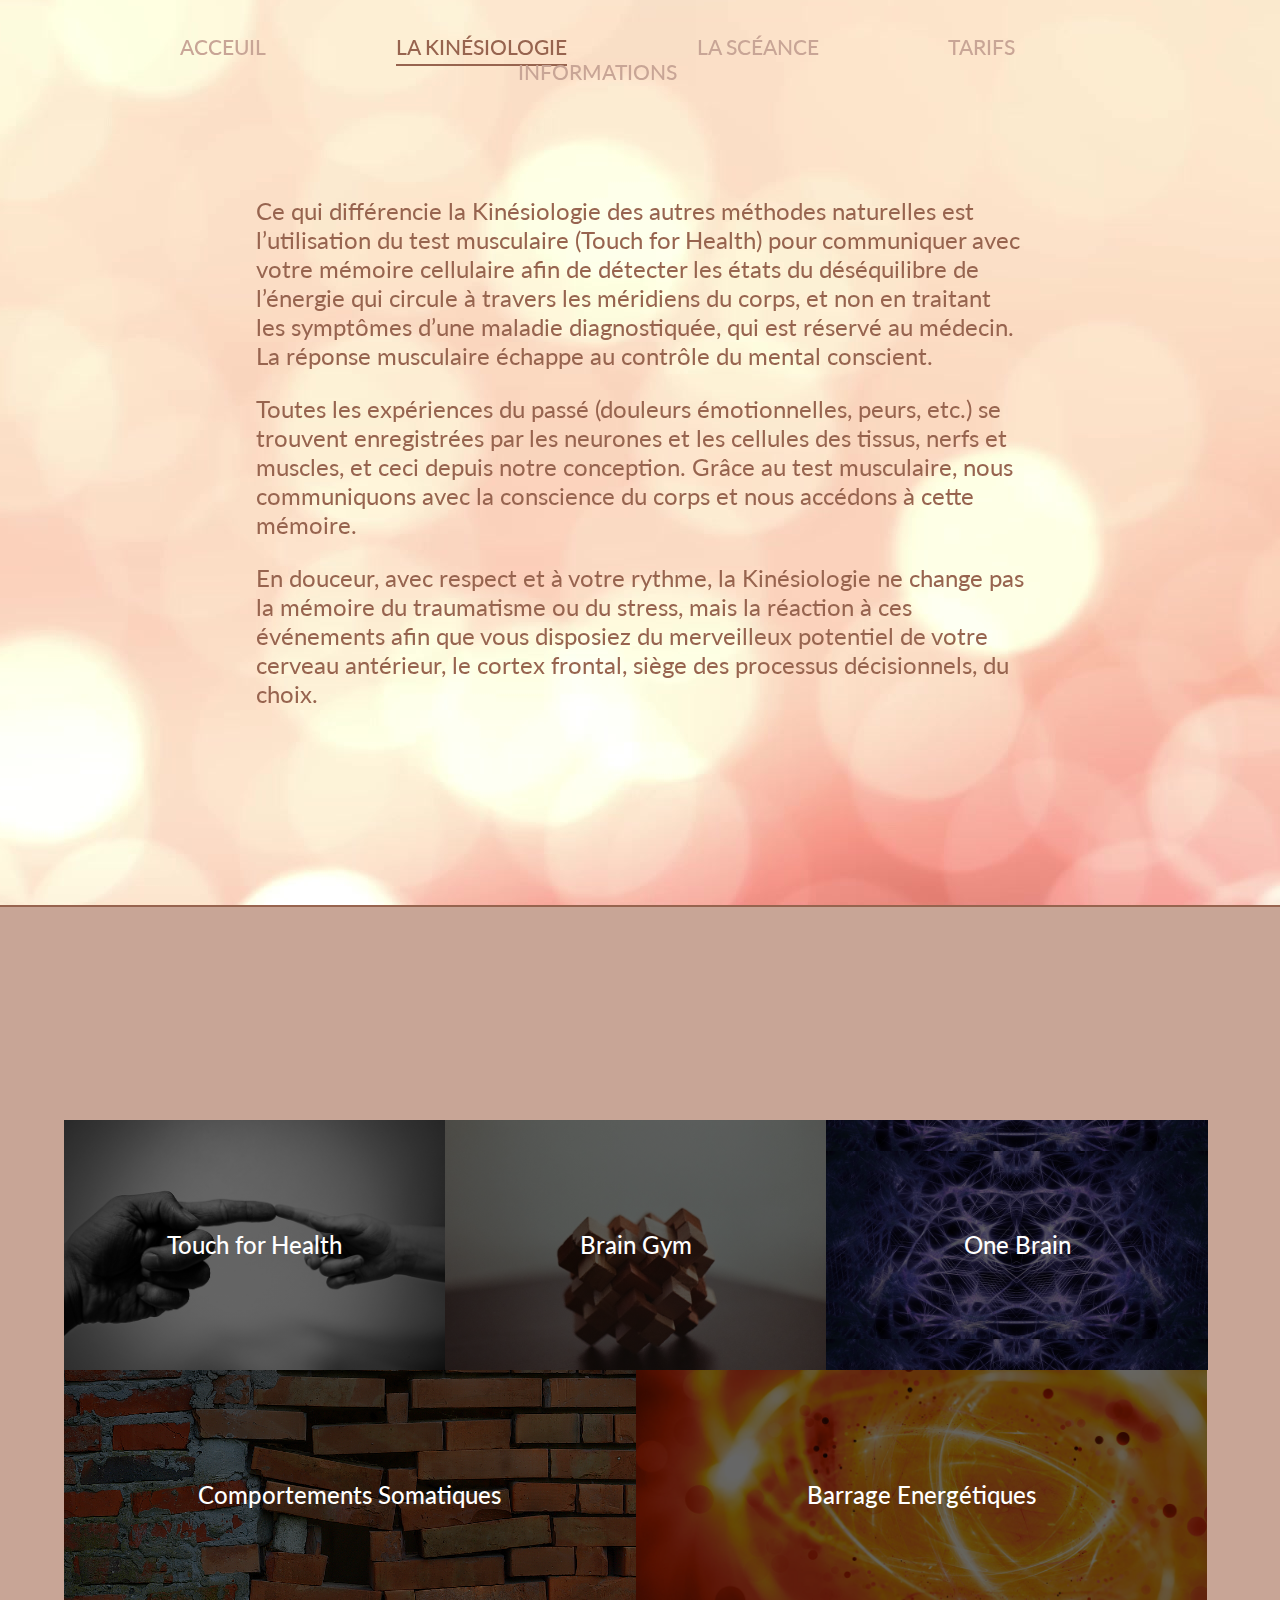
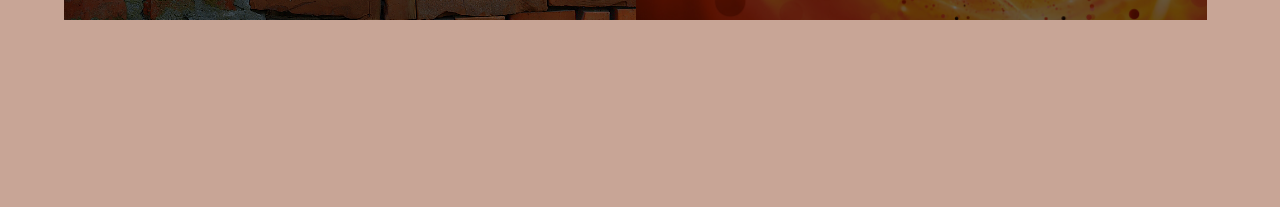
==== kinesiology.html @ 1f17db99 "beta 5.0" ====
<!doctype html>
<html>
<head>
<meta charset="utf-8">
<title>KINEBACH</title>

<!-- CSS RESET -->
<!-- <link rel="stylesheet" type="text/css" href="css/reset.css"> -->

<link href="css/home/Desktop.css" rel="stylesheet" type="text/css">
<link href="css/home/Mobile.css" rel="stylesheet" type="text/css">
<link rel="stylesheet" type="text/css" href="css/jquery.fullPage.css">

<!-- GOOGLE FONTS -->
<link href="https://fonts.googleapis.com/css?family=Lato:300,400,700|Quicksand:300,400,500,700" rel="stylesheet">
  
<!-- FONTAWESOME -->
<!-- <link rel="stylesheet" href="img/font-awesome/css/font-awesome.min.css"> -->

<meta name="viewport" content="width=device-width, initial-scale=1.0, user-scalable=no">
<meta name="mobile-web-app-capable" content="yes">
<meta name="apple-mobile-web-app-capable" content="yes">
 
<title>KINÉ & BACH</title>
<meta name="apple-mobile-web-app-status-bar-style" content="#C8A596" />
<meta name="theme-color" content="#C8A596" />
<meta property="og:site_name" content="KINEBACH.io">
<meta property="og:title" content="KINÉ & BACH" />
<meta property="og:description" content="Kinésiologue" />
<meta property="og:image" itemprop="image" content="https://rickyshowtime.github.io/KINEBACH.io/medias/site-assets/Logo.png">
<meta property="og:type" content="website" />
<link rel="icon" href="./medias/site-assets/favicon.ico">
<link rel="apple-touch-startup-image" href="https://rickyshowtime.github.io/KINEBACH.io/medias/site-assets/Logo.png" />


  
</head>

<body>

<video class="navbar-background" poster="medias/site-assets/wallpaper.jpg" id="bgvid" playsinline autoplay muted loop>
<source src="medias/site-assets/KINEBACHBG.mp4" type="video/mp4">
</video>

<!-- The Header -->
<header>
	<!-- navigation... -->
	 <div id="menuburger">
		<div class="navbar-toggle" onclick="setdrop1(false); setdrop2(false)">
		  <div class="bar1"></div>
		  <div class="bar2"></div>
		  <div class="bar3"></div>
		</div>
		
  	</div>
	

	<nav class="nav-hide">
       <ul>
		  <li class="circle"><a href="./index.html"><span>ACCEUIL</span></a></li>
          <li class="circle">
			  <label for="drop-1"  class="toggle">LA KINÉSIOLOGIE</label>
			  <a class="hide active" href="#"><span>LA KINÉSIOLOGIE</span></a>
			  <input type="checkbox" class="checkbox" onclick="setdrop2(false)" id="drop-1"/>
			  <ul>
				<li><a href="#section0">Qu'est ce que c'est ?</a></li>
				<li><a href="#section1">Techniques</a></li>
				<li><a href="#">Techniques Complémentaires</a></li>
			  </ul>
		  </li>
          <li class="circle"><a href="#"><span>LA SCÉANCE</span></a></li>
          <li class="circle"><a href="#"><span>TARIFS</span></a></li>
          <li class="circle">
			  <label for="drop-2"  class="toggle">INFORMATIONS</label>
			  <a class="hide" href="#"><span>INFORMATIONS</span></a>
			  <input type="checkbox" class="checkbox" onclick="setdrop1(false)" id="drop-2"/>
			  <ul>
				<li><a href="#">Horaires</a></li>
				<li><a href="#">Itinéraire</a></li>
				<li><a href="#">Contact</a></li>
			  </ul>
		  </li>
        </ul>
    </nav>


	<!-- Header text... -->
	

</header>
<!-- Main content -->

<div id="fullpage" class="navbar-background">
<div class="section active" id="section0">
<p class="quoi">Ce qui différencie la Kinésiologie des autres méthodes naturelles est l’utilisation du test musculaire (Touch for Health) pour communiquer avec votre mémoire cellulaire afin de détecter les états du déséquilibre de l’énergie qui circule à travers les méridiens du corps, et non en traitant les symptômes d’une maladie diagnostiquée, qui est réservé au médecin.
La réponse musculaire échappe au contrôle du mental conscient.</p>
<p class="quoi">Toutes les expériences du passé (douleurs émotionnelles, peurs, etc.) se trouvent enregistrées par les neurones et les cellules des tissus, nerfs et muscles, et ceci depuis notre conception.
Grâce au test musculaire, nous communiquons avec la conscience du corps et nous accédons à cette mémoire.</p>
<p class="quoi">En douceur, avec respect et à votre rythme, la Kinésiologie ne change pas la mémoire du traumatisme ou du stress, mais la réaction à ces événements afin que vous disposiez du merveilleux potentiel de votre cerveau antérieur, le cortex frontal, siège des processus décisionnels, du choix.</p>
</div>

<div class="section" id="section1">
<article>
        <!-- An article header... -->
        <div id="ArticleTitle">
        <h1></h1>
		<p></p>
		</div>
        
		<ul class="flex-container">
        <!-- A section... -->
        <section class="sectionB" id="s1">
          <!-- A section header... -->
          <figure class="section-icon"><i class="fa fa-calendar" aria-hidden="true"></i></figure>
          <div id="scroll" class="section-textB">
						<h2><a>Touch for Health</a></h2>
						<p class="p-on-white" id="countdown"></p>
          </div>
          
       	</section>

        <section onclick="location.href=" " style="cursor: pointer" class="sectionB" id="s2">
         	<figure class="section-icon"><i class="fa fa-bullhorn" aria-hidden="true"></i></figure>
         	<div class="section-textB">
						<h2>Brain Gym</h2>
						<p class="p-on-white"></p>
       
            </div>
        </section>
        
        <section onclick="location.href="" style="cursor: pointer" class="sectionB background" id="s3">
    
         	<figure class="section-icon"><i class="fa fa-ticket" aria-hidden="true"></i></figure>
         	<div class="section-textB">
						<h2>One Brain</h2>
						<p class="p-on-white"></p>
					</div>
        </section>
        
        <section class="sectionB" id="s4">
          <figure class="section-icon"><i class="fa fa-camera-retro" aria-hidden="true"></i></figure>
         	<div class="section-textB">
						<h2>Comportements Somatiques</h2>
						<p class="p-on-white"></p>
					</div>
        </section>
		
		<section class="sectionB" id="s5">
          <figure class="section-icon"><i class="fa fa-camera-retro" aria-hidden="true"></i></figure>
         	<div class="section-textB">
						<h2>Barrage Energétiques</h2>
						<p class="p-on-white"></p>
					</div>
        </section>
        </ul>
      </article>
</div>


<!-- footer... -->



</body>
<script src="js/jquery-3.1.1.min.js"></script>
<script src="js/burgermenu.js"></script>
<script src="js/desktopmenu.js"></script>
<script>
if (window.matchMedia("(max-width: 900px)").matches) {
	$(function(){
	  $('.navbar-toggle').click(function(){
		$('.navbar-toggle').toggleClass('navbar-on');
		$('.navbar-background').toggleClass('navbar-on')
		$('nav').fadeToggle();
		$('nav').removeClass('nav-hide');
	  });
	});
}
</script>
<script type="text/javascript" media="screen and (max-width: 900px)" src="js/jquery.fullPage.js"></script>
<script media="screen and (max-width: 900px)" type="text/javascript">
        $(document).ready(function() {
            $('#fullpage').fullpage({
              sectionsColor: ['', '#C8A596', '#EAE0DB', '#C8A596', '#EAE0DB'],
              anchors: ['firstPage', 'secondPage', '3rdPage', '4thpage', 'lastPage'],
              menu: '#menu',
            });
        });
</script>
</html>
---- css/home/Desktop.css ----
@media (min-width: 900px) {
	
html, body { height: 100%; width: 100%; margin: 0;}

html {
	font-family: 'Lato', sans-serif;
	box-sizing: border-box;
}

body{
	font-size: 16px;
	
}

a{
	text-decoration: none;
	color: inherit;
}

h1 {
	font-family: 'Quicksand', sans-serif;
	font-size: 32px;
	font-weight: 300;
	margin-bottom: 0.8em;
}

h2 {
	font-size: 16px;
	font-weight: 300;
	margin-bottom: 0.8em;
}

.subtitle {
	color: inherit;
	font-size: 10px;
	margin-bottom: 0.8em;
}

p {
	font-size: 14px;
	margin-bottom: 0.8em;
}

.center {
	width: 100%;
	margin: auto;
}


/* LAYOUT
 * Dimenssions et positionnement des choses
------------------------------------------------*/

/* BODY ../../../../../../../../../../../../../../../../../../../../../../../../*/

 body {
  margin: 0;
  background: #000; 
}

video { 
    position: fixed;
    top: 50%;
    left: 50%;
    min-width: 100%;
    min-height: 100%;
    width: auto;
    height: auto;
    z-index: -100;
    transform: translateX(-50%) translateY(-50%);
	background: url(../../medias/site-assets/wallpaper.jpg) fixed no-repeat;
	background-size: cover;
    transition: 1s opacity;
}

/* HEADER ../../../../../../../../../../../../../../../../../../../../../../../../*/
	
	
	#menuburger{
		display:none;
	}

	.nav-hide {
		position:fixed;
		width:100%;
		z-index: 99;
		padding: 1% 0 5% 0;
		margin: 0 auto;
		text-align: center;
		list-style:none;
		font-size: 1.3em;
		opacity: 0;
        transition: opacity 1s;
	}
	
	.loaded {
		opacity:1;
	}
	
	nav li {
		display: inline-block;
		position:relative;
		padding: 0 6em 0 0;
	}

	nav li a {
		color:#C8A596;
		font-weight:500;
	}
	
	nav li a.past-main {
		color:#fff;
		font-weight:500;
	}


	nav li span:hover {
		color: #97644F;
	}
	
	nav li span.past-main:hover {
		color: #fff;
	}

	.active {
		border-bottom:solid 2px #97644F;
		border-bottom-width: 2px;
		padding-bottom: 5px;
		border-bottom-left-radius: 0.5px;
		border-bottom-right-radius: 0.5px;
		*transition: all 0.2s ease-in-out;
		color: #97644F;
	}
	
	.active.past-main {
		border-bottom:solid 2px #fff;
		color: #fff;
	}

	.checkbox {
		display:none;
	}
	
	.effectbox {
		display:none;
	}
	
	
	label {
		display:none;
	}

	nav ul ul {
	  visibility: hidden;
	  opacity: 0;
	  position: absolute;
	  list-style:none;
	  padding: 0px 0;
	  
	}

	nav ul li:hover > ul { 
	  visibility: visible;
	  opacity:1;
	  padding: 10px 0;
	  transition: all 0.3s ease;
	}

	nav ul ul li {
	  float: none;
	  display: list-item;
	  position: static;
	  text-align: left;
	  font-size: 0.8em;
	  padding: 5px 0px;
	}
	
	nav ul ul li a:hover {
	  color:#97644F;
	  
	}

	nav ul ul ul li {
	  position: relative;
	}
	
	li.circle:before, li.circle:after {
		position: absolute;
		top: 55%;
		left: -10%;
		width: 15px;
		height: 15px;
		border: 2px solid #97644F;
		transform: translateX(-50%) translateY(-50%) scale(2);
		border-radius: 50%;
		background: transparent;
		content: "";
		opacity: 0;
		transition: all 0.3s;
		z-index: -1;
	}
	
	li.circle.past-main:before, li.circle.past-main:after {
		border: 2px solid #fff;
	}

	li.circle:after
	{
		border-width: 2px;
		transition: all 0.4s;
	}

	li.circle:hover:before
	{
		opacity: 1;
		transform: translateX(-50%) translateY(-50%) scale(1);
	}

	li.circle:hover:after
	{
		opacity: 1;
		transform: translateX(-50%) translateY(-50%) scale(1.5);
	}


/* MAIN ../../../../../../../../../../../../../../../../../../../../../../../../*/

	/* Logo */
	#logo img {
		display: block;
		margin: auto;
		padding-top: 5%;
		width:15%;
	}

	/* Title */
	#title {
		margin: auto;
		padding-top: 2%;
		text-align: center;
		letter-spacing: 4px;
	
	}
	#name{
		margin: auto;
		padding-top: 1%;
		text-align: center;
		letter-spacing: 5px;
	}
	/* Citation */
	#citation{
		margin: auto;
		padding-top: 2%;
		text-align: center;
		font-weight: 300;
		font-style: italic;
		max-width:22%
	}
	
	#fullpage{
		margin:0;
		padding:0;
		left:0;
	}
	.section {
		opacity: 0;
        transition: opacity 1s;
	}
	
	.loaded{
		opacity:1;
	}
	
	.quoi{
		font-size: 24px;
		padding: 0 20%;
	}
	
	article {
	margin: 0 auto 0 auto;
	padding:11% 0;
	}

	#ArticleTitle {
		text-align: center;
		min-width: 180px;
		width: 40%;
		margin: 0 auto;
	}

	.flex-container {
		display: flex;
		flex-flow: row wrap;
		margin: auto;
		padding-left:5%;
	  }	

	.sectionB {
		background-color: #e3e3e3;
		min-width: 200px;
		width: 31.35%;
		height: 250px;
		*box-shadow: 0 10px 20px rgba(0,0,0,0.19), 0 6px 6px rgba(0,0,0,0.23);
		text-align:center;
		/* Gradient to h1 */

	}
	
	#s1:hover,#s2:hover{
		background-size:140%;
		transition: all 0.4s;
	}
	
	#s3:hover,#s4:hover,#s5:hover{
		background-size:120%;
		transition: all 0.4s;
	}
	
	.sectionB:open{
		position:absolute;
		z-index:99;
		margin:auto;
		transform: scale(1.1);
		transition: all 0.4s;
	}


	#s4, #s5 {
		width: 47%;
	}

	.alink {
		display: block;
		height: 100%;
		width: 100%;
		text-decoration: none;
	}

	.section-icon {
		color: #fff;
		margin: 75px 48%;
		font-size: 25px;
		position:absolute;
		transform: translateY(-50%)!important;
	}

	.section-textB h2 {
		font-size: 1.5em;
		font-weight:500;
		margin: 110px 10px;
		color: #fff;
	}

	#s1{
		background: 
		linear-gradient(
		  to bottom,
		  rgba(0, 0, 0, 0.6),
		  rgba(0, 0, 0, 0.6)
		),
		url(../../medias/kinesiologie/touchforhealth.jpg);
		background-size: 120%;
		background-position: center
	}


	#s2 {
		background: 
		linear-gradient(
		  to bottom,
		  rgba(0, 0, 0, 0.6),
		  rgba(0, 0, 0, 0.6)
		),
		url(../../medias/kinesiologie/braingym.jpg);
		background-size: 120%;
		background-position: 45% 80% ;
	}

	#s3{
		background: 
		linear-gradient(
		  to bottom,
		  rgba(0, 0, 0, 0.6),
		  rgba(0, 0, 0, 0.6)
		),
		url(../../medias/kinesiologie/onebrain.jpg) center;
		background-size: 100%;
	}

	#s4{
		background: 
		linear-gradient(
		  to bottom,
		  rgba(0, 0, 0, 0.6),
		  rgba(0, 0, 0, 0.6)
		),
		url(../../medias/kinesiologie/somatique2.jpg) center;
		background-size: 100%;
		
	}

	#s5{
		background: 
		linear-gradient(
		  to bottom,
		  rgba(0, 0, 0, 0.6),
		  rgba(0, 0, 0, 0.6)
		),
		url(../../medias/kinesiologie/energy.jpg) center;
		background-size: 100%;
		
	}

/* FOOTER ../../../../../../../../../../../../../../../../../../../../../../../../*/
}
---- css/home/Mobile.css ----
@media (max-width: 900px) {
	
html, body { height: 100%; width: 100%; margin: 0; overflow-x: hidden; overflow-y: hidden;}

html {
	font-family: 'Lato', sans-serif;
	box-sizing: border-box;
}

body{
	font-size: 16px;
	
}

a{
	text-decoration: none;
	color: inherit;
}

h1 {
	font-family: 'Quicksand', sans-serif;
	font-size: 32px;
	font-weight: 300;
	margin-bottom: 0.8em;
}

h2 {
	font-size: 16px;
	font-weight: 300;
	margin-bottom: 0.8em;
}

.subtitle {
	color: inherit;
	font-size: 10px;
	margin-bottom: 0.8em;
}

p {
	font-size: 14px;
	margin-bottom: 0.8em;
}

.center {
	width: 100%;
	margin: auto;
}


/* LAYOUT
 * Dimenssions et positionnement des choses
------------------------------------------------*/

/* BODY ../../../../../../../../../../../../../../../../../../../../../../../../*/
video { 
    position: fixed;
    top: 50%;
    left: 50%;
    min-width: 100%;
    min-height: 100%;
    width: auto;
    height: auto;
    z-index: -100;
    transform: translateX(-50%) translateY(-50%);
	background: url(../../medias/site-assets/wallpaper.jpg) fixed no-repeat;
	background-size: cover;
    transition: 1s opacity;
}


/* HEADER ../../../../../../../../../../../../../../../../../../../../../../../../*/

	.nav-hide {
		display:none;
	}
	
	.checkbox {
		display:none;
	}
	
	header nav {
		position: absolute;
		z-index: 99;
		background: rgba(224, 224, 224, 0.75);
		list-style:none;
		padding: 10% 0 0 0;
		width:100%;
		height:94.5%;
	}
	
	.navbar-background.navbar-on {
		filter: blur(5px);
	}

	nav li {
		display:block;
		padding: 10% 0 0 0;
	}
	
	nav li li{
		display:block;
		padding: 5% 0 0 0;
		font-size: 1em;
	}
	
	nav li a {
		color:#97644F;
		font-size: 1.3em;
		z-index:100;
	}
	
	nav li label {
		color:#97644F;
		font-size: 1.3em;
		padding: 8% 0;
		z-index:100;
	}

	nav li span:hover {
		color: #97644F;
	}
	

	.active {
		color: #97644F;
	}
	
	nav ul ul {
		position: absolute;
		visibility:hidden;
		opacity: 0;
		margin: -7% 0;
		padding:0;
	}
	
	[id^=drop]:checked + ul { visibility: visible; position: relative; opacity:1; margin: 0 0; transition: all 0.3s ease;}
	
	
	.hide {
		display:none;
	}
	
	.navbar-toggle {
	  position: fixed;
	  top: 20px;
	  right: 20px;
	  width: 45px;
	  height: 45px;
	  z-index: 100;
	  cursor: pointer;
	}

	.bar1,
	.bar2,
	.bar3 {
	  width: 80%;
	  height: 5px;
	  margin-bottom: 5px;
	  background-color: #97644F;
	  border-radius: 5px;
	  transition: all 0.3s ease-in-out;
	
	}

	.navbar-on .bar1,
	.navbar-on .bar2,
	.navbar-on .bar3 { 
	background-color: #97644F; 
	
	}

	.navbar-on .bar1 {
	  background-color: #97644F;
	  transform-origin: 10% 40%;
	  transform: rotate(45deg);
	}

	.navbar-on .bar3 {
	  background-color: #97644F;
	  transform-origin: 10% 40%;
	  transform: rotate(-45deg);
	}

	.navbar-on .bar2 { background-color: transparent; }


/* MAIN ../../../../../../../../../../../../../../../../../../../../../../../../*/

	/* Logo */
	#logo img {
		display: block;
		margin: auto;
		padding-top: 25%;
		width:35%;
	}

	/* Title */
	#title {
		margin: auto;
		padding-top: 2%;
		text-align: center;
		letter-spacing: 4px;
	
	}
	#name{
		margin: auto;
		padding-top: 1%;
		text-align: center;
		letter-spacing: 5px;
	}
	/* Citation */
	#citation{
		margin: auto;
		padding-top: 2%;
		text-align: center;
		font-weight: 300;
		font-style: italic;
		max-width:75%
	}
	
	.section {
		opacity: 0;
        transition: opacity 1s;
	}
	
	.loaded{
		opacity:1;
	}
	
	#section0 {
		padding-top:5%;
	}
	
	.quoi{
		font-size: 14px;
		padding: 0 10%;
		text-align: justify;
	}
	
	article {
	margin: 0 auto 0 auto;
	padding:11% 0;
	}

	#ArticleTitle {
		text-align: center;
		min-width: 180px;
		width: 40%;
		margin: 0 auto;
	}

	.flex-container {
		display: flex;
		flex-flow: row wrap;
		width: 100%;
		margin: auto;
		margin-left: -2%;
	  }	

	.sectionB {
		background-color: #e3e3e3;
		margin: 0 0 0 0;
		width: 85%;
		height: 6.5em;
		*box-shadow: 0 10px 20px rgba(0,0,0,0.19), 0 6px 6px rgba(0,0,0,0.23);
		text-align:center;
		/* Gradient to h1 */

	}
	
	#s1:hover,#s2:hover{
		background-size:140%;
		transition: all 0.4s;
	}
	
	#s3:hover,#s4:hover,#s5:hover{
		background-size:120%;
		transition: all 0.4s;
	}
	
	.sectionB:open{
		position:absolute;
		z-index:99;
		margin:auto;
		transform: scale(1.1);
		transition: all 0.4s;
	}


	.alink {
		display: block;
		height: 100%;
		width: 100%;
		text-decoration: none;
	}

	.section-icon {
		color: #fff;
		margin: 75px 48%;
		font-size: 25px;
		position:absolute;
		transform: translateY(-50%)!important;
	}

	.section-textB h2 {
		font-size: 1.4em;
		font-weight:500;
		padding: 1em 0 0 0;
		color: #fff;
	}

	#s1{
		background: 
		linear-gradient(
		  to bottom,
		  rgba(0, 0, 0, 0.6),
		  rgba(0, 0, 0, 0.6)
		),
		url(../../medias/kinesiologie/touchforhealth.jpg);
		background-size: 120%;
		background-position: center
	}


	#s2 {
		background: 
		linear-gradient(
		  to bottom,
		  rgba(0, 0, 0, 0.6),
		  rgba(0, 0, 0, 0.6)
		),
		url(../../medias/kinesiologie/braingym.jpg);
		background-size: 120%;
		background-position: 45% 80% ;
	}

	#s3{
		background: 
		linear-gradient(
		  to bottom,
		  rgba(0, 0, 0, 0.6),
		  rgba(0, 0, 0, 0.6)
		),
		url(../../medias/kinesiologie/onebrain.jpg) center;
		background-size: 100%;
	}

	#s4{
		background: 
		linear-gradient(
		  to bottom,
		  rgba(0, 0, 0, 0.6),
		  rgba(0, 0, 0, 0.6)
		),
		url(../../medias/kinesiologie/somatique2.jpg) center;
		background-size: 100%;
		
	}

	#s5{
		background: 
		linear-gradient(
		  to bottom,
		  rgba(0, 0, 0, 0.6),
		  rgba(0, 0, 0, 0.6)
		),
		url(../../medias/kinesiologie/energy.jpg) center;
		background-size: 100%;
		
	}
/* FOOTER ../../../../../../../../../../../../../../../../../../../../../../../../*/
}
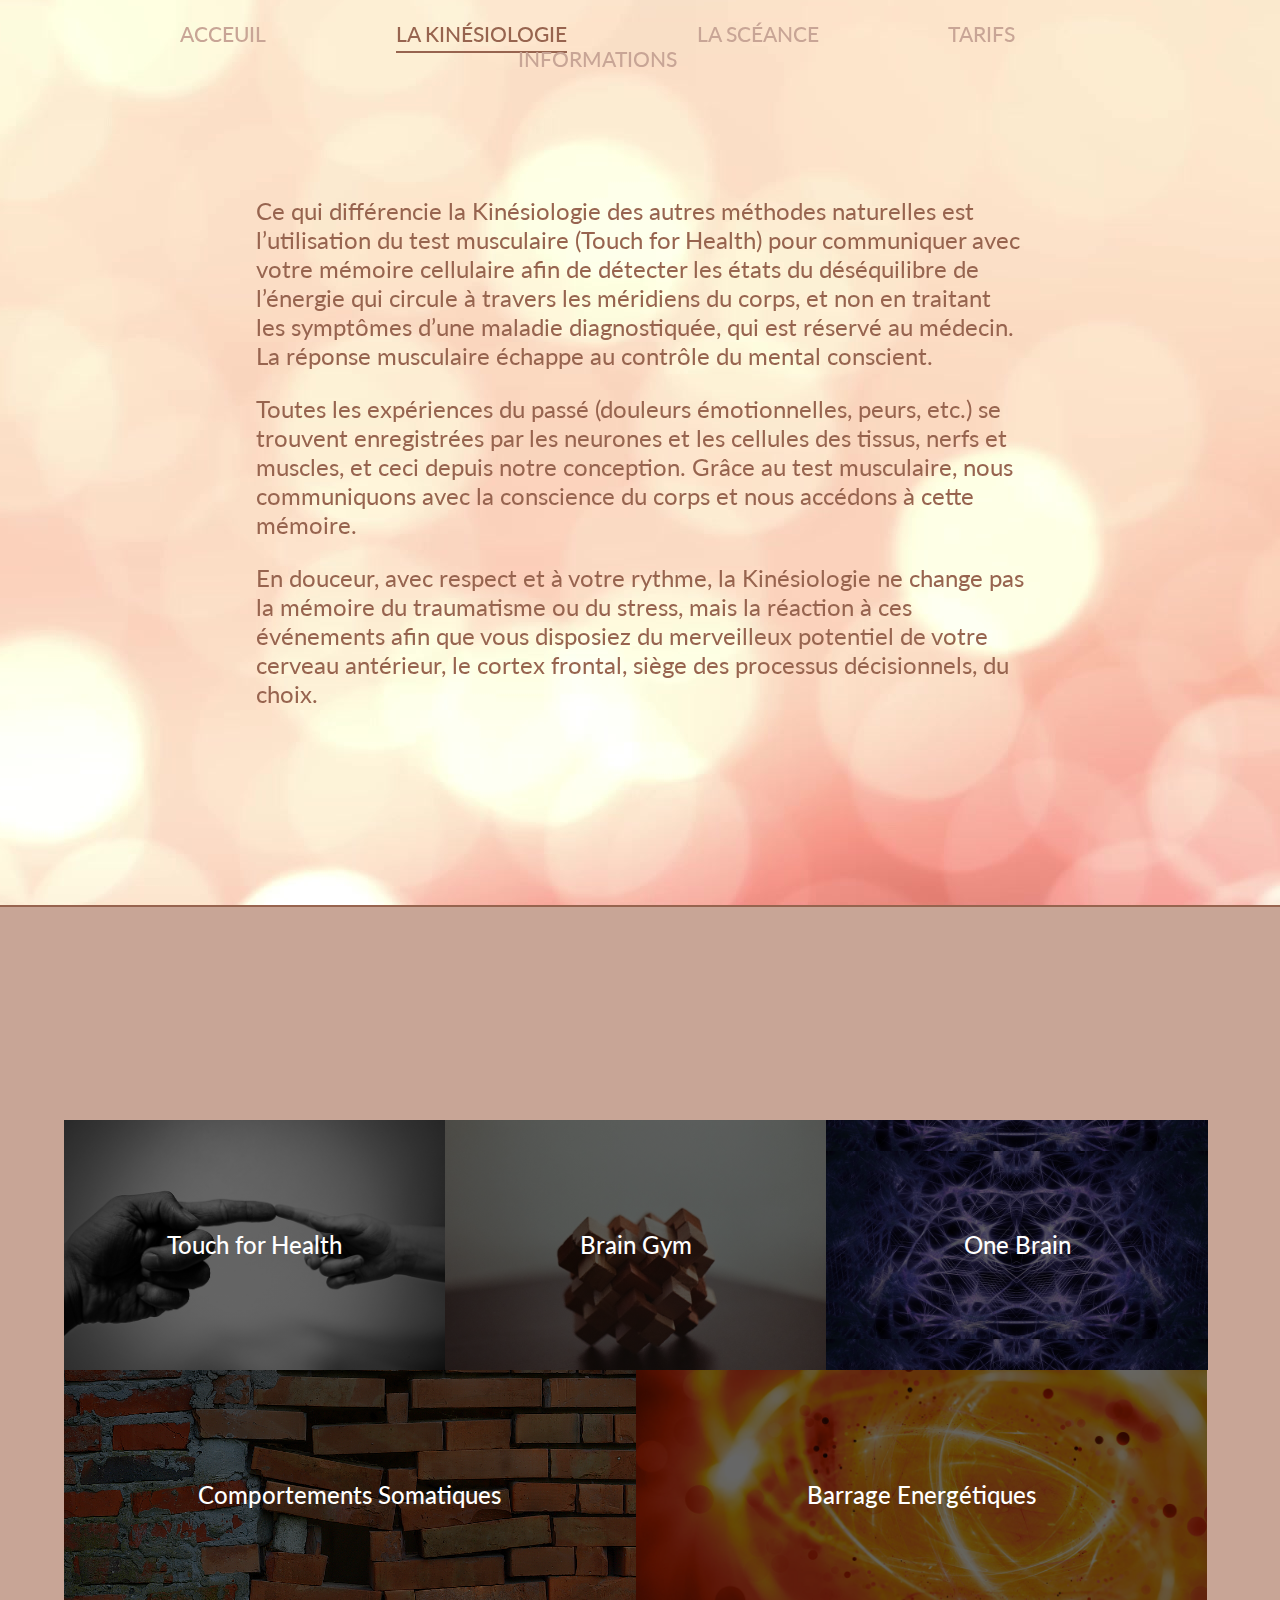
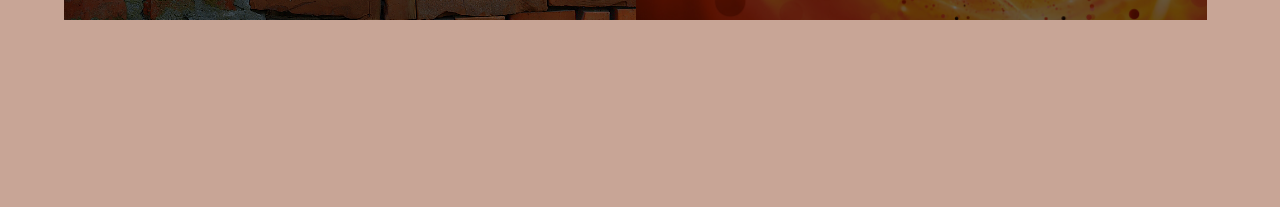
==== commit 8205fcc5: "beta 6" ====
--- a/kinesiology.html
+++ b/kinesiology.html
@@ -119,16 +119,15 @@
           
        	</section>
 
-        <section onclick="location.href=" " style="cursor: pointer" class="sectionB" id="s2">
+        <section style="cursor: pointer" class="sectionB" id="s2">
          	<figure class="section-icon"><i class="fa fa-bullhorn" aria-hidden="true"></i></figure>
          	<div class="section-textB">
 						<h2>Brain Gym</h2>
 						<p class="p-on-white"></p>
-       
             </div>
         </section>
         
-        <section onclick="location.href="" style="cursor: pointer" class="sectionB background" id="s3">
+        <section  style="cursor: pointer" class="sectionB background" id="s3">
     
          	<figure class="section-icon"><i class="fa fa-ticket" aria-hidden="true"></i></figure>
          	<div class="section-textB">
@@ -154,14 +153,14 @@
         </section>
         </ul>
       </article>
+	</div>
+	
 </div>
-
 
 <!-- footer... -->
 
+</body>
 
-
-</body>
 <script src="js/jquery-3.1.1.min.js"></script>
 <script src="js/burgermenu.js"></script>
 <script src="js/desktopmenu.js"></script>
--- a/css/home/Desktop.css
+++ b/css/home/Desktop.css
@@ -84,13 +84,24 @@
 		position:fixed;
 		width:100%;
 		z-index: 99;
-		padding: 1% 0 5% 0;
+		padding: 0 0 0 0;
 		margin: 0 auto;
 		text-align: center;
 		list-style:none;
 		font-size: 1.3em;
 		opacity: 0;
         transition: opacity 1s;
+		transition: all 0.4s;
+	}
+	
+	.nav-hide.roll{
+		background-color:#fff;
+		padding: 0 0 6% 0;
+		transition: all 0.3s;
+	}
+	
+	.nav-hide.past-main {
+		background-color:#fff;
 	}
 	
 	.loaded {
@@ -108,18 +119,10 @@
 		font-weight:500;
 	}
 	
-	nav li a.past-main {
-		color:#fff;
-		font-weight:500;
-	}
 
 
 	nav li span:hover {
 		color: #97644F;
-	}
-	
-	nav li span.past-main:hover {
-		color: #fff;
 	}
 
 	.active {
@@ -132,10 +135,6 @@
 		color: #97644F;
 	}
 	
-	.active.past-main {
-		border-bottom:solid 2px #fff;
-		color: #fff;
-	}
 
 	.checkbox {
 		display:none;
@@ -162,7 +161,7 @@
 	nav ul li:hover > ul { 
 	  visibility: visible;
 	  opacity:1;
-	  padding: 10px 0;
+	  padding: 12px 0;
 	  transition: all 0.3s ease;
 	}
 
@@ -200,10 +199,6 @@
 		z-index: -1;
 	}
 	
-	li.circle.past-main:before, li.circle.past-main:after {
-		border: 2px solid #fff;
-	}
-
 	li.circle:after
 	{
 		border-width: 2px;
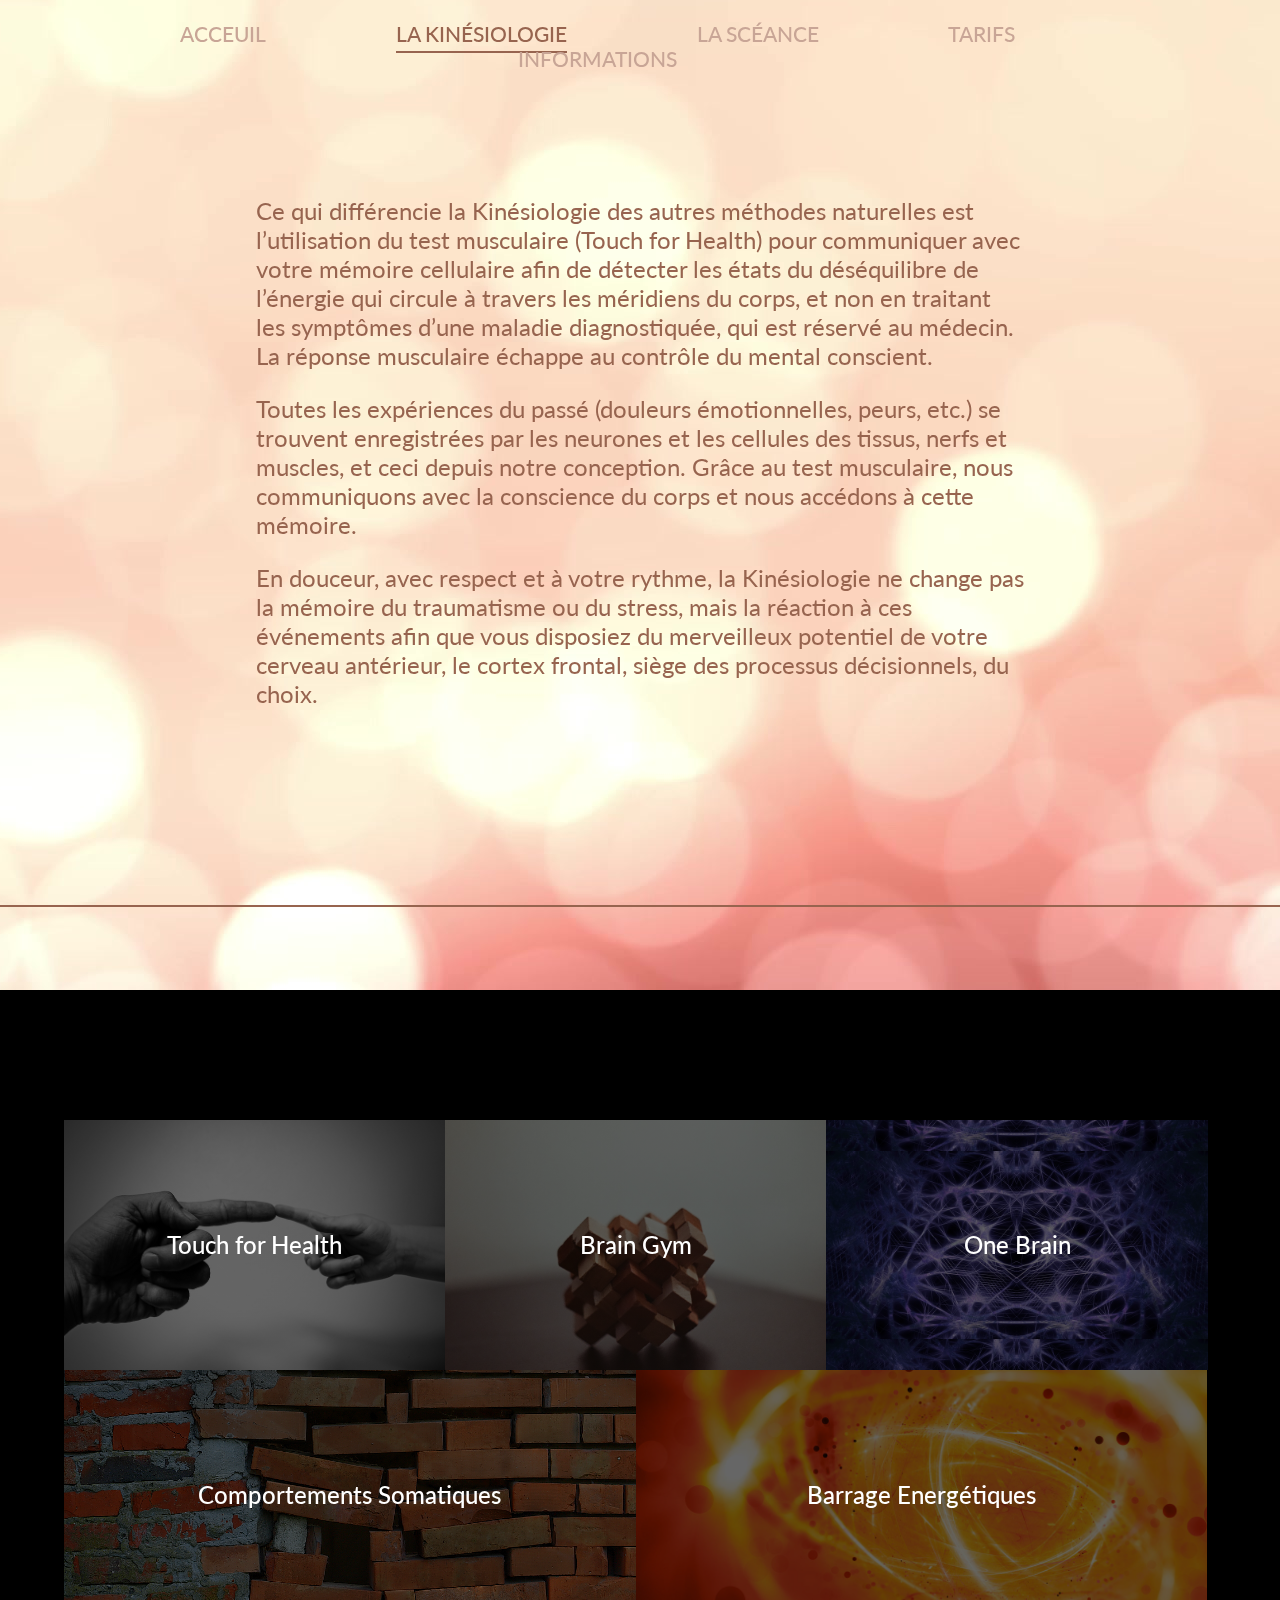
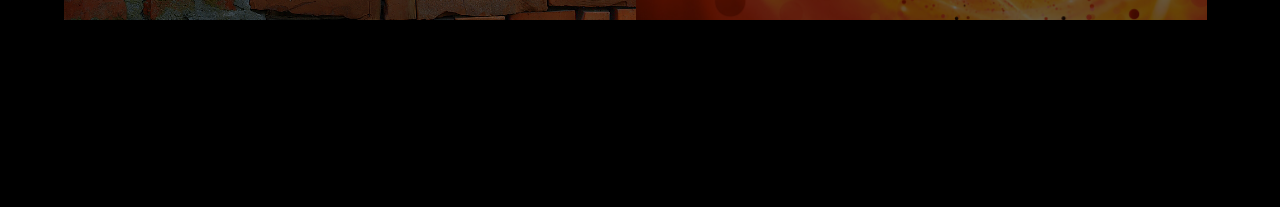
==== commit f787c460: "b6.2" ====
--- a/kinesiology.html
+++ b/kinesiology.html
@@ -176,11 +176,11 @@
 	});
 }
 </script>
-<script type="text/javascript" media="screen and (max-width: 900px)" src="js/jquery.fullPage.js"></script>
+<script type="text/javascript" media="screen and (max-width: 900px)" src="js/jquery.fullPage2.js"></script>
 <script media="screen and (max-width: 900px)" type="text/javascript">
         $(document).ready(function() {
             $('#fullpage').fullpage({
-              sectionsColor: ['', '#C8A596', '#EAE0DB', '#C8A596', '#EAE0DB'],
+              sectionsColor: ['', '', '', '', ''],
               anchors: ['firstPage', 'secondPage', '3rdPage', '4thpage', 'lastPage'],
               menu: '#menu',
             });
--- a/css/home/Mobile.css
+++ b/css/home/Mobile.css
@@ -79,7 +79,7 @@
 	}
 	
 	header nav {
-		position: absolute;
+		position: fixed;
 		z-index: 99;
 		background: rgba(224, 224, 224, 0.75);
 		list-style:none;
@@ -140,14 +140,24 @@
 		display:none;
 	}
 	
+	.navbar-toggle.loaded {
+		bottom: 3%;
+		padding: 5% 1.25% 0 3.5%;
+		top: 87%;
+		border-radius: 50px;
+		background-color: #fff;
+		transition: all 0.6s ease;
+	}
+	
 	.navbar-toggle {
 	  position: fixed;
-	  top: 20px;
-	  right: 20px;
+	  top: 3%;
+	  right: 3%;
 	  width: 45px;
 	  height: 45px;
 	  z-index: 100;
 	  cursor: pointer;
+	  transition: all 0.6s ease;
 	}
 
 	.bar1,
@@ -171,13 +181,15 @@
 
 	.navbar-on .bar1 {
 	  background-color: #97644F;
-	  transform-origin: 10% 40%;
+	  transform-origin: 15% 40%;
+	  padding-left:4.5px;
 	  transform: rotate(45deg);
 	}
 
 	.navbar-on .bar3 {
 	  background-color: #97644F;
-	  transform-origin: 10% 40%;
+	  transform-origin: 15% 40%;
+		padding-left:4.5px;
 	  transform: rotate(-45deg);
 	}
 
@@ -227,10 +239,6 @@
 		opacity:1;
 	}
 	
-	#section0 {
-		padding-top:5%;
-	}
-	
 	.quoi{
 		font-size: 14px;
 		padding: 0 10%;
@@ -252,16 +260,15 @@
 	.flex-container {
 		display: flex;
 		flex-flow: row wrap;
-		width: 100%;
 		margin: auto;
 		margin-left: -2%;
 	  }	
 
 	.sectionB {
 		background-color: #e3e3e3;
-		margin: 0 0 0 0;
-		width: 85%;
-		height: 6.5em;
+		margin: 1% 0;
+		width: 90%;
+		height: 15em;
 		*box-shadow: 0 10px 20px rgba(0,0,0,0.19), 0 6px 6px rgba(0,0,0,0.23);
 		text-align:center;
 		/* Gradient to h1 */
@@ -273,7 +280,12 @@
 		transition: all 0.4s;
 	}
 	
-	#s3:hover,#s4:hover,#s5:hover{
+	#s3:hover,#s5:hover {
+		background-size:180%;
+		transition: all 0.4s;
+	}
+	
+	#s4:hover{
 		background-size:120%;
 		transition: all 0.4s;
 	}
@@ -305,7 +317,7 @@
 	.section-textB h2 {
 		font-size: 1.4em;
 		font-weight:500;
-		padding: 1em 0 0 0;
+		padding: 4em 0 0 0;
 		color: #fff;
 	}
 
@@ -342,7 +354,7 @@
 		  rgba(0, 0, 0, 0.6)
 		),
 		url(../../medias/kinesiologie/onebrain.jpg) center;
-		background-size: 100%;
+		background-size: 150%;
 	}
 
 	#s4{
@@ -365,7 +377,7 @@
 		  rgba(0, 0, 0, 0.6)
 		),
 		url(../../medias/kinesiologie/energy.jpg) center;
-		background-size: 100%;
+		background-size: 150%;
 		
 	}
 /* FOOTER ../../../../../../../../../../../../../../../../../../../../../../../../*/
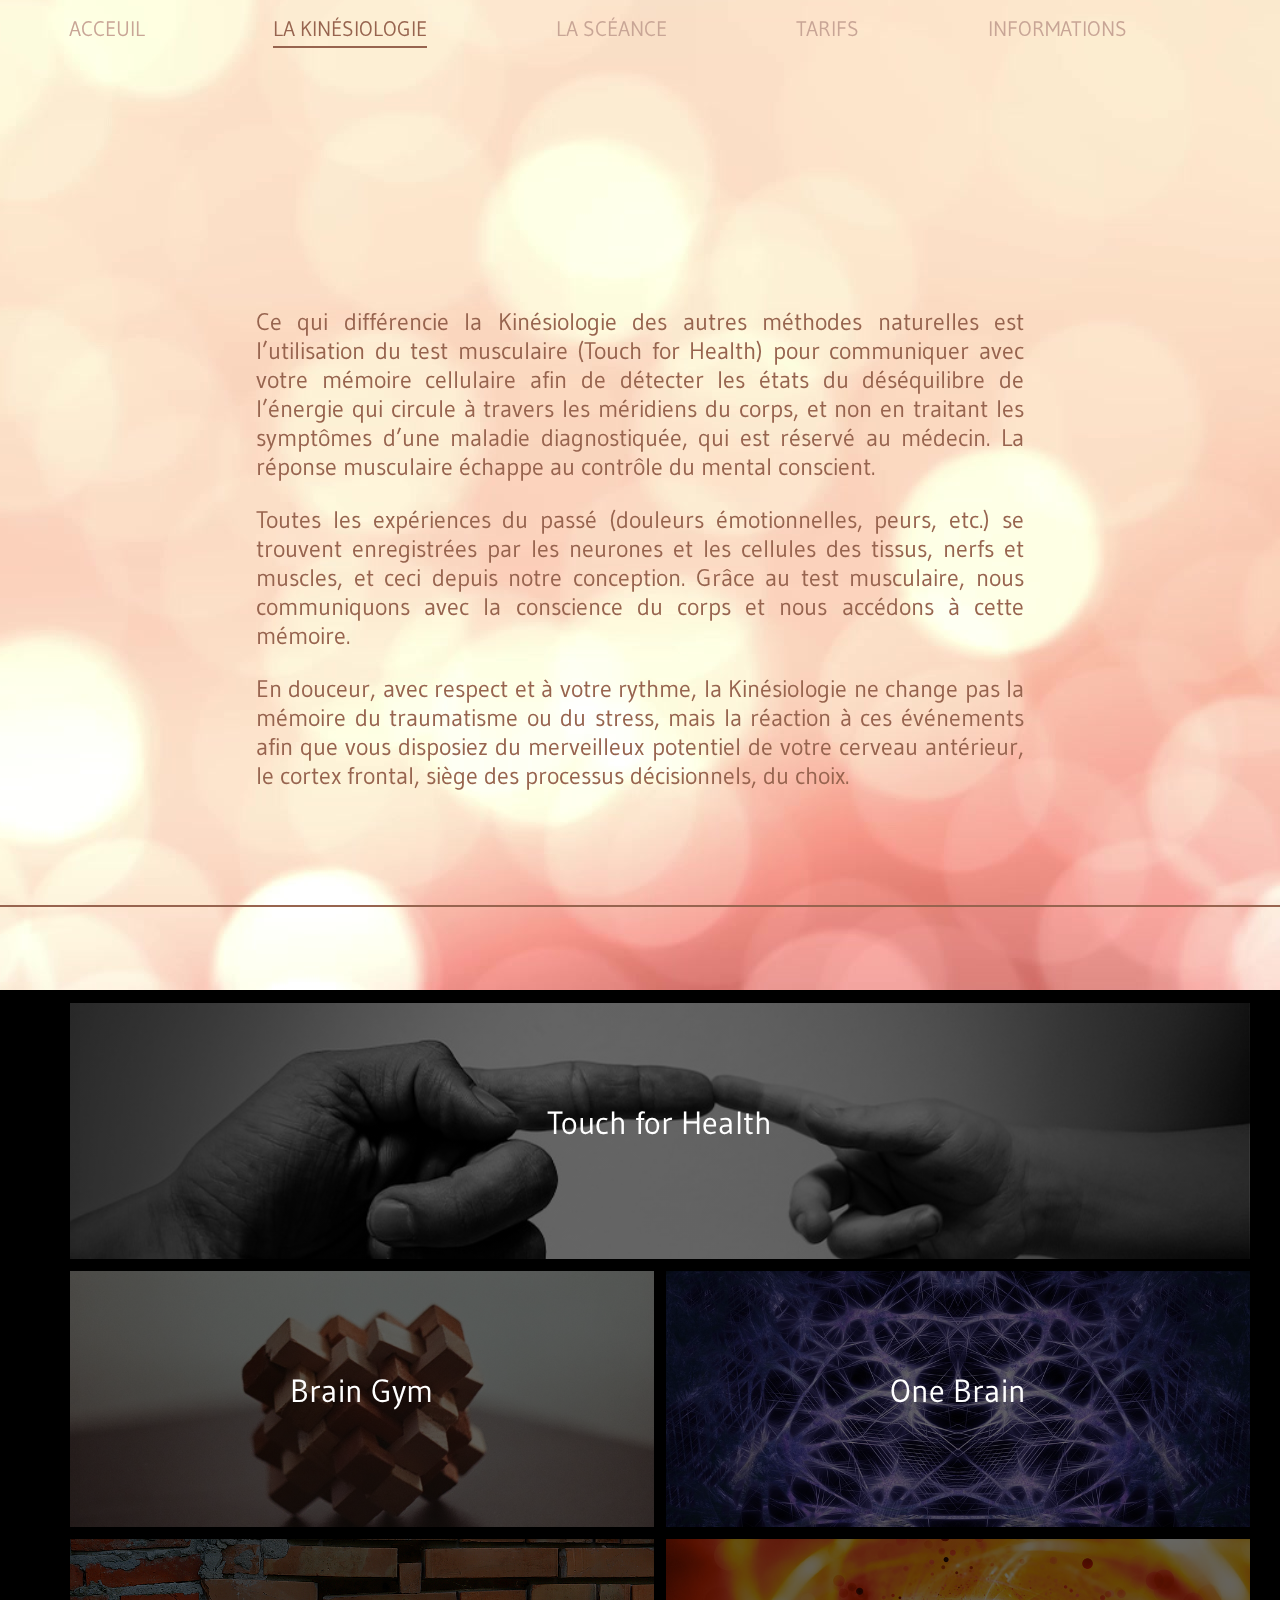
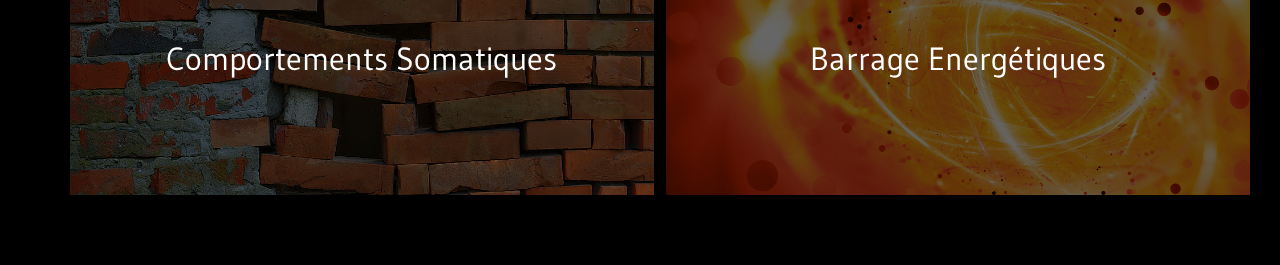
==== commit b39d2f28: "beta 7.0" ====
--- a/kinesiology.html
+++ b/kinesiology.html
@@ -13,7 +13,8 @@
 
 <!-- GOOGLE FONTS -->
 <link href="https://fonts.googleapis.com/css?family=Lato:300,400,700|Quicksand:300,400,500,700" rel="stylesheet">
-  
+<link href="https://fonts.googleapis.com/css?family=Gudea" rel="stylesheet">
+<link href="https://fonts.googleapis.com/css?family=Abel" rel="stylesheet">
 <!-- FONTAWESOME -->
 <!-- <link rel="stylesheet" href="img/font-awesome/css/font-awesome.min.css"> -->
 
@@ -92,12 +93,13 @@
 
 <div id="fullpage" class="navbar-background">
 <div class="section active" id="section0">
+<div id="quoi">
 <p class="quoi">Ce qui différencie la Kinésiologie des autres méthodes naturelles est l’utilisation du test musculaire (Touch for Health) pour communiquer avec votre mémoire cellulaire afin de détecter les états du déséquilibre de l’énergie qui circule à travers les méridiens du corps, et non en traitant les symptômes d’une maladie diagnostiquée, qui est réservé au médecin.
 La réponse musculaire échappe au contrôle du mental conscient.</p>
 <p class="quoi">Toutes les expériences du passé (douleurs émotionnelles, peurs, etc.) se trouvent enregistrées par les neurones et les cellules des tissus, nerfs et muscles, et ceci depuis notre conception.
 Grâce au test musculaire, nous communiquons avec la conscience du corps et nous accédons à cette mémoire.</p>
 <p class="quoi">En douceur, avec respect et à votre rythme, la Kinésiologie ne change pas la mémoire du traumatisme ou du stress, mais la réaction à ces événements afin que vous disposiez du merveilleux potentiel de votre cerveau antérieur, le cortex frontal, siège des processus décisionnels, du choix.</p>
-</div>
+</div></div>
 
 <div class="section" id="section1">
 <article>
--- a/css/home/Desktop.css
+++ b/css/home/Desktop.css
@@ -3,14 +3,19 @@
 html, body { height: 100%; width: 100%; margin: 0;}
 
 html {
-	font-family: 'Lato', sans-serif;
+	font-family: 'Gudea', sans-serif;
 	box-sizing: border-box;
+
 }
 
 body{
 	font-size: 16px;
 	
 }
+
+div {
+	color: #97644F;
+	}
 
 a{
 	text-decoration: none;
@@ -18,16 +23,18 @@
 }
 
 h1 {
-	font-family: 'Quicksand', sans-serif;
+	font-family: 'Gudea', sans-serif;
 	font-size: 32px;
 	font-weight: 300;
 	margin-bottom: 0.8em;
+	color: #97644F;
 }
 
 h2 {
 	font-size: 16px;
 	font-weight: 300;
 	margin-bottom: 0.8em;
+	color: #97644F;
 }
 
 .subtitle {
@@ -39,6 +46,7 @@
 p {
 	font-size: 14px;
 	margin-bottom: 0.8em;
+	color: #97644F;
 }
 
 .center {
@@ -79,7 +87,114 @@
 	#menuburger{
 		display:none;
 	}
-
+	
+	#menu {
+		position:absolute;
+		width:100%;
+	}
+		
+	#burgerfooter{
+		display:none;
+	}
+	
+	#burgerlanguage{
+		display:none;
+	}
+	
+	#burgerfooter i {
+		background:#97644F;
+		color:#fff;
+		border-radius: 50px;
+		width:40px;
+		height:30px;
+		padding-top:10px;
+		font-size: 1.5em;
+		margin-top:1%;
+		margin-right:0.3em;
+	}
+	
+	
+	#menuburger.on {
+		display:block;
+	}
+	
+	#burgerfooter.on {
+		display:block;
+		position:static;
+		padding-top: 45em;
+		padding-left: 1%;
+		font-size:10px;
+	}
+	
+	#burgerline{
+		border-top:solid 2px #97644F;
+		width:100px;
+		padding-top: 3em;
+		margin-left:25px;
+		border-top-left-radius: 0.5px;
+		border-top-right-radius: 0.5px;
+	}
+	
+	#burgerlanguage.on{
+		display:flex;
+		margin-top: -4%;
+		padding-left: 5%;
+		font-size:1.0em;
+		z-index:99;
+	}
+	
+	.section.on {
+		filter: blur(5px);
+		transition: all 0.1s ease-in;
+		transition-delay: 0.8s;
+	}
+	
+	.navbar-toggle {
+	  position: fixed;
+	  top: 3%;
+	  right: 3%;
+	  width: 45px;
+	  height: 45px;
+	  z-index: 100;
+	  cursor: pointer;
+	  transition: all 0.6s ease;
+	}
+
+	.bar1,
+	.bar2,
+	.bar3 {
+	  width: 80%;
+	  height: 5px;
+	  margin-bottom: 5px;
+	  background-color: #97644F;
+	  border-radius: 5px;
+	  transition: all 0.3s ease-in-out;
+	
+	}
+
+	.navbar-on .bar1,
+	.navbar-on .bar2,
+	.navbar-on .bar3 { 
+	background-color: #97644F; 
+	
+	}
+
+	.navbar-on .bar1 {
+	  background-color: #97644F;
+	  transform-origin: 15% 40%;
+	  padding-left:4.5px;
+	  transform: rotate(45deg);
+	}
+
+	.navbar-on .bar3 {
+	  background-color: #97644F;
+	  transform-origin: 15% 40%;
+		padding-left:4.5px;
+	  transform: rotate(-45deg);
+	}
+
+	.navbar-on .bar2 { background-color: transparent; }
+	
 	.nav-hide {
 		position:fixed;
 		width:100%;
@@ -88,10 +203,14 @@
 		margin: 0 auto;
 		text-align: center;
 		list-style:none;
-		font-size: 1.3em;
+		font-size: 1.0em;
 		opacity: 0;
-        transition: opacity 1s;
 		transition: all 0.4s;
+	}
+	
+	.nav-hide.off {
+		display:none;
+		opacity:0;
 	}
 	
 	.nav-hide.roll{
@@ -102,6 +221,11 @@
 	
 	.nav-hide.past-main {
 		background-color:#fff;
+		margin-left: 100%;
+		padding-top: 5.5em;
+		height:100%;
+		opacity:1;
+		transition: all 0.6s ease;
 	}
 	
 	.loaded {
@@ -109,10 +233,49 @@
 	}
 	
 	nav li {
+		font-size: 1.3em;
 		display: inline-block;
 		position:relative;
 		padding: 0 6em 0 0;
 	}
+	
+	#menu {
+		margin-top: 2em;
+	}
+	
+	#menu.past-main {
+		margin-top: 5em;
+	}
+	
+	nav li.past-main {
+		display: flex;
+		position:relative;
+		height:100%;
+		padding: 0 0 1.0em 2em;
+		transition: all 0.3s;
+	}
+	
+	nav li.past-main.plus:hover {
+		display: flex;
+		position:relative;
+		height:100%;
+		padding: 0 0 5.5em 2em;
+		transition: all 0.3s;
+	}
+	
+	nav ul ul.past-main {
+		margin: 1em 0 0 0;
+	}
+	
+	
+	nav li li.past-main {
+		padding: 0.5em 0.5em 0 0;
+	}
+	
+	nav li li.past-main:hover {
+		padding: 0.5em 0.5em 0 0;
+	}
+	
 
 	nav li a {
 		color:#C8A596;
@@ -161,7 +324,7 @@
 	nav ul li:hover > ul { 
 	  visibility: visible;
 	  opacity:1;
-	  padding: 12px 0;
+	  padding: 0.1em 0;
 	  transition: all 0.3s ease;
 	}
 
@@ -185,11 +348,11 @@
 	
 	li.circle:before, li.circle:after {
 		position: absolute;
-		top: 55%;
+		top: 45%;
 		left: -10%;
-		width: 15px;
-		height: 15px;
-		border: 2px solid #97644F;
+		width: 0.45em;
+		height: 0.45em;
+		border: 0.1em solid #97644F;
 		transform: translateX(-50%) translateY(-50%) scale(2);
 		border-radius: 50%;
 		background: transparent;
@@ -199,6 +362,22 @@
 		z-index: -1;
 	}
 	
+	li.circle.past-main:before, li.circle.past-main:after {
+		position: absolute;
+		top: 0.6em;
+		left: 1em;
+		width: 0.45em;
+		height: 0.45em;
+		border: 0.1em solid #97644F;
+		transform: translateX(-50%) translateY(-50%) scale(2);
+		border-radius: 50%;
+		background: transparent;
+		content: "";
+		opacity: 0;
+		transition: all 0.3s;
+		z-index: -1;
+	}
+	
 	li.circle:after
 	{
 		border-width: 2px;
@@ -208,7 +387,7 @@
 	li.circle:hover:before
 	{
 		opacity: 1;
-		transform: translateX(-50%) translateY(-50%) scale(1);
+		transform: translateX(-50%) translateY(-50%) scale(0.8);
 	}
 
 	li.circle:hover:after
@@ -226,8 +405,29 @@
 		margin: auto;
 		padding-top: 5%;
 		width:15%;
-	}
-
+		transition: all 0.5s;
+	}
+	
+	#logo a {
+	  pointer-events: none;
+	  cursor: default;
+	}
+	
+	#logo.scroll img {
+		position: fixed;
+		z-index:99;
+		top:2%;
+		left: 2%;
+		padding-top: 0;
+		width:5%;
+		transition: all 0.3s ease;
+	}
+
+	#logo.scroll a {
+	  pointer-events: auto;
+	  cursor: pointer;
+	}
+	
 	/* Title */
 	#title {
 		margin: auto;
@@ -262,18 +462,126 @@
         transition: opacity 1s;
 	}
 	
+	#pourquoi {
+		position:absolute;
+		margin: 25% 0;
+		text-align: center;
+		width:100%;
+		font-weight: 700;
+		font-size: 3em;
+	}
+	
+	#section2 .fp-tableCell {
+    display: table-cell;
+    vertical-align: top;
+    width: 100%;
+    height: 100%;
+	}
+	
+	.timeBlock {
+		width: 100%;
+		margin: 10% auto 0 auto;
+		text-align:center
+	}
+	
+	#timeDiv {
+		font-size: 15px;
+		text-transform: uppercase;
+		max-width: 325px;
+		margin: auto;
+		background: #fff;	
+		border-radius: 3px;
+		box-shadow: 0 8px 16px -8px;
+		padding: 20px 5px;
+	}
+
+	.timeopen {
+	  color: #27ae60;
+	  border: 2px solid #27ae60;
+	}
+	
+	.timeclosed {
+	  color: rgba(231, 76, 60, 0.85);
+	  border: 2px solid rgba(231, 76, 60, 0.8);
+	}
+	
+
+	#modal-state {
+		display:none;
+	}
+	
+
+	#modal-state:checked + .modal-overlay {
+	  opacity: 1;
+	  animation: fade-in .4s;
+	  display: block;
+	}
+	
+	.modal-overlay {
+		position: flex;
+		float:center;
+	  	width: 40%;
+		height:25em;
+		margin: 0 auto;
+		text-align:center;
+		background: #fff;
+		box-shadow: 0 8px 16px -8px;		
+	}
+	
+	#timeTitle {
+		padding: 5% 0 2% 0;
+	}
+	
+	.dateTime {
+	  max-width: 320px;
+	  margin: 0 auto;
+	  padding: 1% 0;
+	}
+
+	.day {
+	  display: inline-block;
+	  float: left;
+	}
+
+	.time {
+	  display: inline-block;
+	  float: right
+	}
+	
+	.today {
+	  color: rgb(200, 85, 39);
+	  font-weight: 600;
+	}	
+	
+	#rdv {
+		position:absolute;
+		color: #fff;
+		font-style: italic;
+		margin-top: 10px;
+		width:100%
+	}
+	
+	#rdv p {
+		font-size:1.2em;
+		text-align: center;
+		margin:0.5em;
+	}
+	
 	.loaded{
 		opacity:1;
 	}
+	
+	#quoi{padding-top: 15%;}
 	
 	.quoi{
 		font-size: 24px;
 		padding: 0 20%;
+		text-align:justify;
 	}
 	
 	article {
 	margin: 0 auto 0 auto;
-	padding:11% 0;
+	padding:5% 0;
 	}
 
 	#ArticleTitle {
@@ -293,20 +601,25 @@
 	.sectionB {
 		background-color: #e3e3e3;
 		min-width: 200px;
-		width: 31.35%;
-		height: 250px;
+		height: 16em;
 		*box-shadow: 0 10px 20px rgba(0,0,0,0.19), 0 6px 6px rgba(0,0,0,0.23);
 		text-align:center;
+		margin: 0.5%;
 		/* Gradient to h1 */
 
 	}
 	
-	#s1:hover,#s2:hover{
+	#s1:hover, #s5:hover{
+		background-size:120%;
+		transition: all 0.4s;
+	}
+	
+	#s2:hover{
 		background-size:140%;
 		transition: all 0.4s;
 	}
 	
-	#s3:hover,#s4:hover,#s5:hover{
+	#s3:hover,#s4:hover{
 		background-size:120%;
 		transition: all 0.4s;
 	}
@@ -319,9 +632,11 @@
 		transition: all 0.4s;
 	}
 
-
-	#s4, #s5 {
-		width: 47%;
+	#s1 {
+		width: 97%;
+	}
+	#s2, #s3, #s4, #s5 {
+		width: 48%;
 	}
 
 	.alink {
@@ -340,9 +655,9 @@
 	}
 
 	.section-textB h2 {
-		font-size: 1.5em;
+		font-size: 2.0em;
 		font-weight:500;
-		margin: 110px 10px;
+		margin: 100px 10px;
 		color: #fff;
 	}
 
@@ -354,8 +669,8 @@
 		  rgba(0, 0, 0, 0.6)
 		),
 		url(../../medias/kinesiologie/touchforhealth.jpg);
-		background-size: 120%;
-		background-position: center
+		background-size: 100%;
+		background-position: center 40%;
 	}
 
 
@@ -405,6 +720,7 @@
 		background-size: 100%;
 		
 	}
+	
 
 /* FOOTER ../../../../../../../../../../../../../../../../../../../../../../../../*/
 }--- a/css/home/Mobile.css
+++ b/css/home/Mobile.css
@@ -3,7 +3,7 @@
 html, body { height: 100%; width: 100%; margin: 0; overflow-x: hidden; overflow-y: hidden;}
 
 html {
-	font-family: 'Lato', sans-serif;
+	font-family: 'Gudea', sans-serif;
 	box-sizing: border-box;
 }
 
@@ -18,7 +18,7 @@
 }
 
 h1 {
-	font-family: 'Quicksand', sans-serif;
+	font-family: 'Gudea', sans-serif;
 	font-size: 32px;
 	font-weight: 300;
 	margin-bottom: 0.8em;
@@ -239,6 +239,144 @@
 		opacity:1;
 	}
 	
+	#pourquoi {
+		position:absolute;
+		margin: 45% 0;
+		text-align: center;
+		width:100%;
+		font-weight: 700;
+		font-size: 1.5em;
+	}
+	
+	
+	#section2 .fp-tableCell {
+    display: table-cell;
+    vertical-align: top;
+    width: 100%;
+    height: 100%;
+	}
+	
+	.timeBlock {
+		width: 100%;
+		margin: 0 auto;
+		padding-top: 15%;
+		text-align:center
+	}
+	
+	#timeDiv {
+		font-size: 15px;
+		text-transform: uppercase;
+		max-width: 325px;
+		margin: 10% auto;
+		background: #fff;	
+		border-radius: 3px;
+		box-shadow: 0 8px 16px -8px;
+		padding: 20px 5px;
+	}
+
+	.timeopen {
+	  color: #27ae60;
+	  border: 2px solid #27ae60;
+	}
+	
+	.timeclosed {
+	  color: rgba(231, 76, 60, 0.85);
+	  border: 2px solid rgba(231, 76, 60, 0.8);
+	}
+	
+	.viewOpen {
+		font-size: 15px;
+		text-transform: uppercase;
+		margin: 10% auto;
+		padding: 2px 6px 2px 16px;
+		background: #fff;	
+		border-radius: 3px;
+		box-shadow: 0 8px 16px -8px;
+		text-align:center;
+	}
+	
+	.horaires {
+
+	}
+	
+		
+	#modal-state {
+		display:none;
+	}
+		
+		
+	#modal-state:checked + .modal-overlay {
+	  
+	  height:25em;
+	  color: #97644F;
+	  transition: height 0.5s ease, color 0.8s ease, opacity 0.3s ease-in-out;
+	  opacity: 1;
+	  animation: fade-in .4s;
+	}
+
+	
+	.modal-overlay {
+		position: flex;
+		float:center;
+		color: transparent;
+	    opacity: 0;
+	  	width: 100%;
+		height:0em;
+		margin: 0 auto;
+		text-align:center;
+		background: #fff;
+		box-shadow: 0 8px 16px -8px;
+		transition: height 0.3s ease;		
+	}
+	
+	#timeTitle {
+		padding: 5% 0 2% 0;
+	}
+	
+	.button-close {
+		position:absolute;
+		right:2%;
+		margin-top:1%;
+		font-size: 24px;
+	}
+	
+	.dateTime {
+	  max-width: 320px;
+	  margin: 0 auto;
+	  padding: 2% 0;
+	}
+
+	.day {
+	  display: inline-block;
+	  float: left;
+	}
+
+	.time {
+	  display: inline-block;
+	  float: right
+	}
+	
+	.today {
+	  color: rgb(200, 85, 39);
+	  font-weight: 600;
+	}
+	
+	#rdv {
+		position:absolute;
+		color: #fff;
+		font-style: italic;
+		margin-top: 10px;
+		width:100%
+	}
+	
+	#rdv p {
+		font-size:1.2em;
+		text-align: center;
+		margin:0.5em;
+	}
+	
+	#quoi{padding-top: 15%;}
+	
 	.quoi{
 		font-size: 14px;
 		padding: 0 10%;
